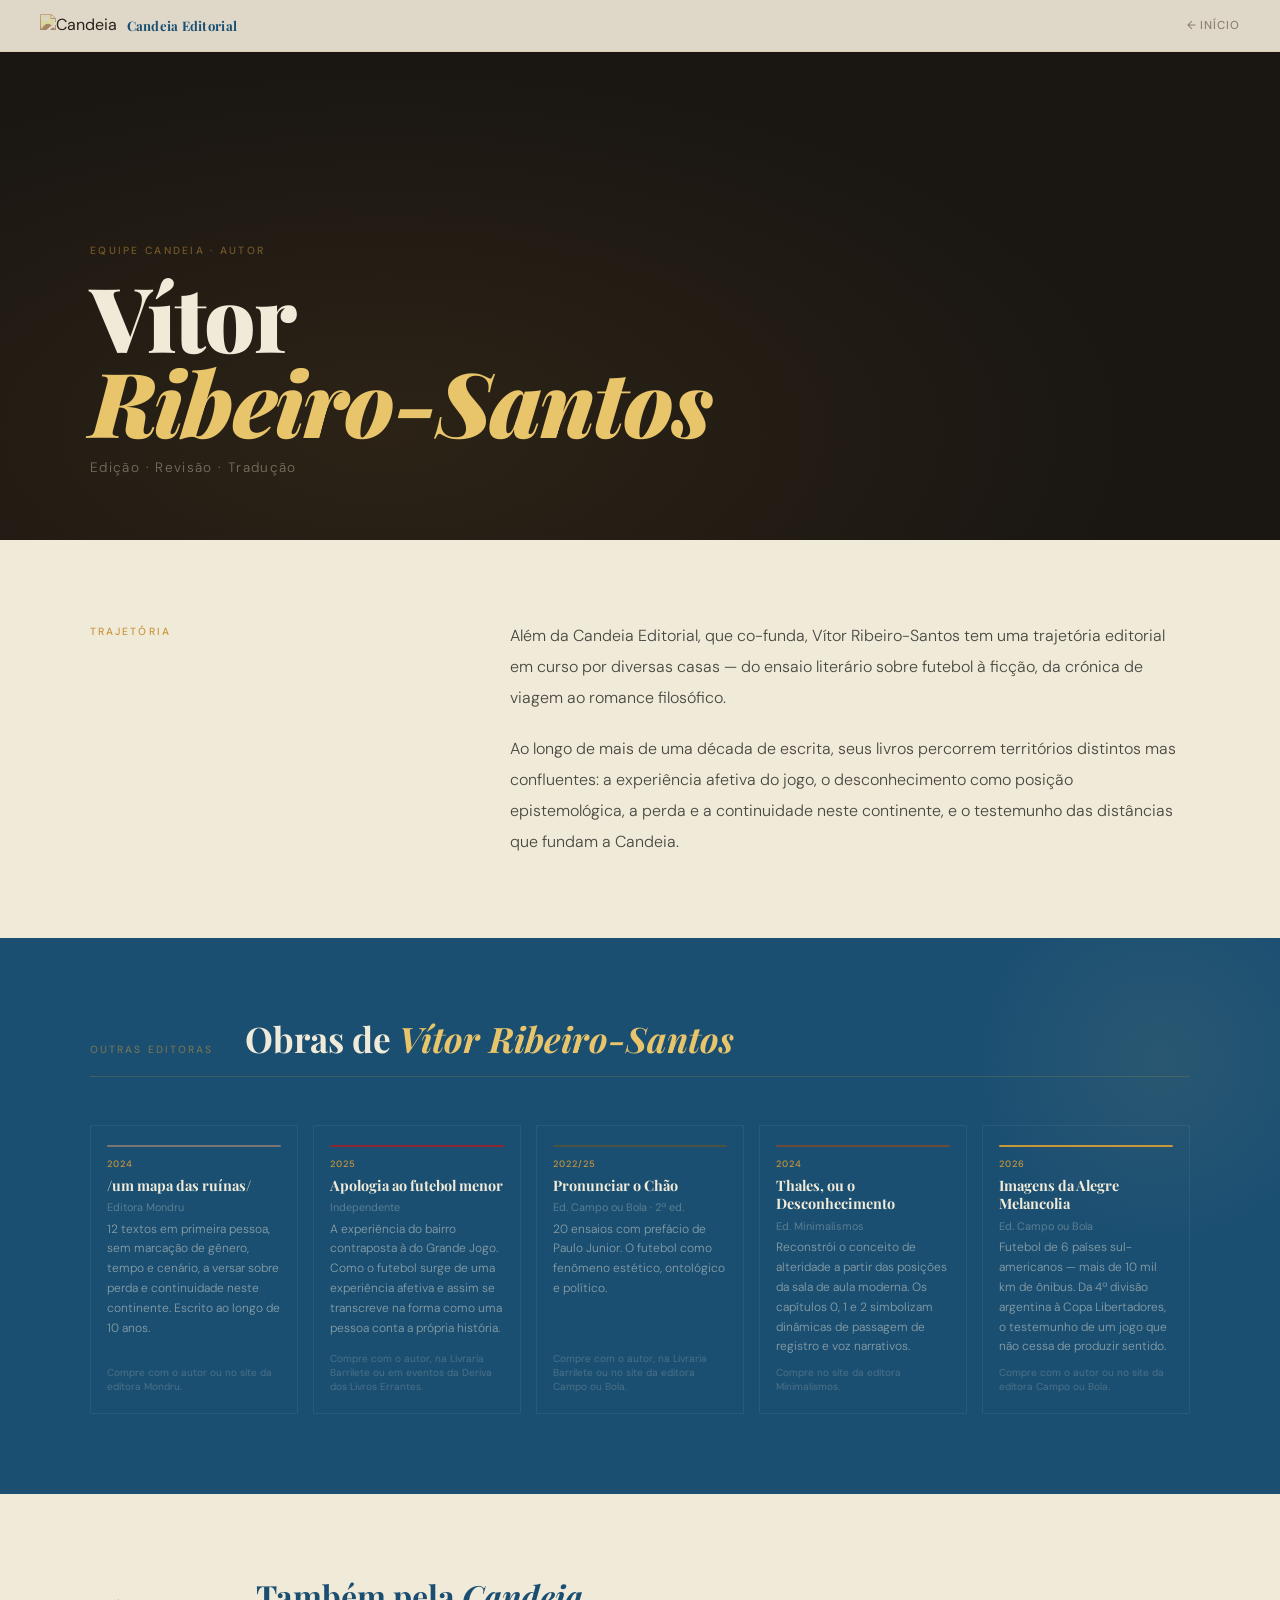
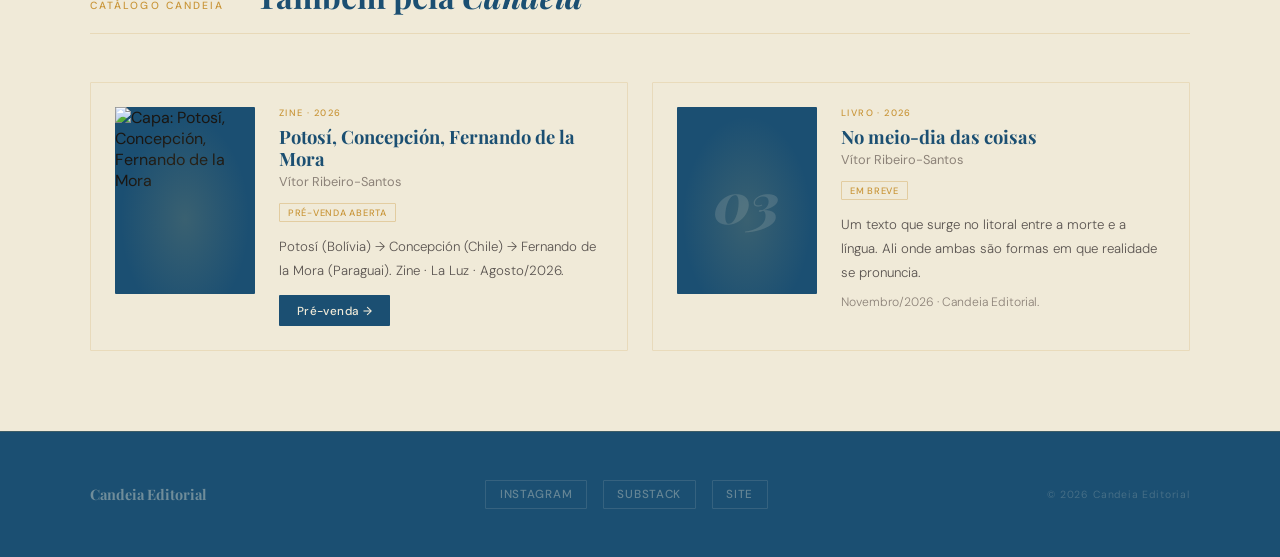
==== vitor.html @ 709a6abd "Add files via upload" ====
<!DOCTYPE html>
<html lang="pt">
<head>
<meta charset="UTF-8"/>
<meta name="viewport" content="width=device-width,initial-scale=1"/>
<title>Vítor Ribeiro-Santos · Candeia Editorial</title>
<link href="https://fonts.googleapis.com/css2?family=Playfair+Display:ital,wght@0,400;0,700;0,900;1,400;1,700&family=DM+Sans:wght@300;400;500&display=swap" rel="stylesheet"/>
<style>
*,*::before,*::after{box-sizing:border-box;margin:0;padding:0}
:root{
  --papel:#f0ead8;
  --azul:#1b4f72;
  --ouro:#c9963a;
  --ouro-cl:#e8c46a;
  --tinta:#1a1612;
  --cinza:#8c8278;
}
html{scroll-behavior:smooth;}
body{font-family:'DM Sans',sans-serif;background:var(--papel);color:var(--tinta);overflow-x:hidden;}

/* NAV */
nav{
  position:fixed;top:0;left:0;right:0;z-index:100;
  display:flex;align-items:center;justify-content:space-between;
  padding:.9rem 2.5rem;
  background:rgba(240,234,216,.92);
  backdrop-filter:blur(8px);
  border-bottom:1px solid rgba(201,150,58,.2);
}
.nav-logo{display:flex;align-items:center;gap:.6rem;text-decoration:none;}
.nav-logo img{height:22px;filter:sepia(1) saturate(1.2) hue-rotate(-10deg) brightness(.85);}
.nav-logo-text{font-family:'Playfair Display',serif;font-size:.82rem;font-weight:700;color:var(--azul);letter-spacing:.02em;}
.nav-back{
  font-size:.72rem;font-weight:500;letter-spacing:.08em;text-transform:uppercase;
  color:var(--cinza);text-decoration:none;transition:color .15s;
  display:flex;align-items:center;gap:.4rem;
}
.nav-back:hover{color:var(--ouro);}

/* HERO */
.hero{
  min-height:60vh;
  background:var(--tinta);
  display:flex;flex-direction:column;justify-content:flex-end;
  padding:7rem 2.5rem 4rem;
  position:relative;overflow:hidden;
}
.hero::before{
  content:'';position:absolute;top:0;left:0;right:0;bottom:0;
  background:radial-gradient(ellipse at 30% 80%, rgba(201,150,58,.1) 0%, transparent 60%);
  pointer-events:none;
}
.hero-inner{max-width:1100px;margin:0 auto;width:100%;position:relative;z-index:1;}
.hero-eyebrow{
  font-size:.65rem;font-weight:500;letter-spacing:.22em;text-transform:uppercase;
  color:rgba(201,150,58,.5);margin-bottom:1rem;display:block;
}
.hero-h1{
  font-family:'Playfair Display',serif;
  font-size:clamp(2.8rem,7vw,6rem);
  font-weight:900;line-height:.95;color:var(--papel);
  margin-bottom:1rem;letter-spacing:-.02em;
}
.hero-h1 em{font-style:italic;color:var(--ouro-cl);display:block;}
.hero-role{
  font-size:.85rem;color:rgba(240,234,216,.4);
  letter-spacing:.1em;font-weight:300;
}

/* BIO */
.bio{padding:5rem 2.5rem;background:var(--papel);}
.bio-inner{
  max-width:1100px;margin:0 auto;
  display:grid;grid-template-columns:1fr 2fr;gap:5rem;align-items:start;
}
.bio-label{
  font-size:.65rem;font-weight:500;letter-spacing:.2em;text-transform:uppercase;
  color:var(--ouro);padding-top:.3rem;position:sticky;top:5rem;
}
.bio-text p{
  font-size:1rem;color:#4a4540;line-height:1.95;font-weight:300;
  margin-bottom:1.2rem;
}
.bio-text p:last-child{margin-bottom:0;}

/* OBRAS */
.obras{background:var(--azul);padding:5rem 2.5rem;position:relative;overflow:hidden;}
.obras::before{
  content:'';position:absolute;top:-80px;right:-80px;
  width:400px;height:400px;
  background:radial-gradient(ellipse,rgba(232,196,106,.07) 0%,transparent 65%);
  pointer-events:none;
}
.obras-inner{max-width:1100px;margin:0 auto;position:relative;z-index:1;}
.obras-header{
  display:flex;align-items:baseline;gap:2rem;
  margin-bottom:3rem;
  border-bottom:1px solid rgba(201,150,58,.2);
  padding-bottom:1rem;
}
.obras-label{
  font-size:.65rem;font-weight:500;letter-spacing:.2em;text-transform:uppercase;
  color:rgba(201,150,58,.5);flex-shrink:0;
}
.obras-title{
  font-family:'Playfair Display',serif;
  font-size:clamp(1.5rem,2.8vw,2.2rem);
  font-weight:700;color:var(--papel);line-height:1.2;
}
.obras-title em{font-style:italic;color:var(--ouro-cl);}

.obras-grid{
  display:grid;grid-template-columns:repeat(5,1fr);
  gap:.9rem;
}
.obra-card{
  padding:1.2rem 1rem;
  border:1px solid rgba(240,234,216,.07);
  border-radius:1px;
  display:flex;flex-direction:column;gap:.35rem;
  transition:background .2s,border-color .2s,transform .2s;
}
.obra-card:hover{
  background:rgba(240,234,216,.05);
  border-color:rgba(201,150,58,.25);
  transform:translateY(-3px);
}
.obra-stripe{height:2px;border-radius:1px;margin-bottom:.35rem;flex-shrink:0;}
.obra-ano{font-size:.58rem;font-weight:500;letter-spacing:.12em;text-transform:uppercase;color:var(--ouro);}
.obra-h{font-family:'Playfair Display',serif;font-size:.9rem;font-weight:700;color:var(--papel);line-height:1.3;}
.obra-ed{font-size:.68rem;color:rgba(240,234,216,.3);}
.obra-desc{font-size:.75rem;color:rgba(240,234,216,.52);line-height:1.65;flex:1;font-weight:300;}
.obra-onde{font-size:.63rem;color:rgba(240,234,216,.22);margin-top:.2rem;line-height:1.4;}

/* também na candeia */
.tambem{padding:5rem 2.5rem;background:var(--papel);}
.tambem-inner{max-width:1100px;margin:0 auto;}
.tambem-header{
  display:flex;align-items:baseline;gap:2rem;
  margin-bottom:3rem;
  border-bottom:1px solid rgba(201,150,58,.2);
  padding-bottom:1rem;
}
.tambem-label{font-size:.65rem;font-weight:500;letter-spacing:.2em;text-transform:uppercase;color:var(--ouro);}
.tambem-title{font-family:'Playfair Display',serif;font-size:clamp(1.4rem,2.5vw,2rem);font-weight:700;color:var(--azul);}
.tambem-title em{font-style:italic;}
.tambem-cards{display:grid;grid-template-columns:repeat(2,1fr);gap:1.5rem;}
.tambem-card{
  display:grid;grid-template-columns:140px 1fr;gap:1.5rem;align-items:start;
  padding:1.5rem;border:1px solid rgba(201,150,58,.18);border-radius:1px;
  transition:border-color .2s,background .2s;
}
.tambem-card:hover{border-color:rgba(201,150,58,.45);background:rgba(27,79,114,.03);}
.tambem-card-visual{
  aspect-ratio:3/4;background:var(--azul);border-radius:1px;
  display:flex;align-items:center;justify-content:center;
  position:relative;overflow:hidden;
}
.tambem-card-visual img{width:100%;height:100%;object-fit:cover;display:block;}
.tambem-card-visual::before{
  content:'';position:absolute;inset:0;
  background:radial-gradient(ellipse at 50% 60%,rgba(232,196,106,.15) 0%,transparent 65%);
}
.tambem-card-num{
  font-family:'Playfair Display',serif;font-size:3.5rem;font-weight:900;
  font-style:italic;color:rgba(240,234,216,.15);position:relative;z-index:1;
}
.tambem-card-tipo{font-size:.58rem;font-weight:500;letter-spacing:.15em;text-transform:uppercase;color:var(--ouro);margin-bottom:.4rem;display:block;}
.tambem-card-h{font-family:'Playfair Display',serif;font-size:1.15rem;font-weight:700;color:var(--azul);line-height:1.2;margin-bottom:.2rem;}
.tambem-card-autor{font-size:.8rem;color:var(--cinza);margin-bottom:.6rem;}
.tambem-card-badge{
  display:inline-block;font-size:.58rem;font-weight:500;letter-spacing:.08em;text-transform:uppercase;
  border:1px solid rgba(201,150,58,.35);color:var(--ouro);border-radius:1px;
  padding:.15rem .5rem;margin-bottom:.8rem;
}
.tambem-card-desc{font-size:.83rem;color:#5a5450;line-height:1.8;font-weight:300;}
.tambem-cta{
  display:inline-flex;align-items:center;gap:.4rem;
  font-size:.73rem;font-weight:500;letter-spacing:.04em;
  color:var(--papel);background:var(--azul);
  border-radius:1px;padding:.45rem 1.1rem;text-decoration:none;
  transition:background .2s;margin-top:.8rem;
}
.tambem-cta:hover{background:#2471a3;}

/* FOOTER */
footer{
  background:var(--azul);padding:3rem 2.5rem;
  border-top:1px solid rgba(201,150,58,.2);
}
.footer-inner{
  max-width:1100px;margin:0 auto;
  display:flex;align-items:center;justify-content:space-between;flex-wrap:wrap;gap:1.5rem;
}
.footer-brand{font-family:'Playfair Display',serif;font-size:.9rem;font-weight:700;color:rgba(240,234,216,.4);}
.footer-links{display:flex;gap:1rem;}
.footer-link{
  font-size:.73rem;font-weight:500;letter-spacing:.06em;text-transform:uppercase;
  color:rgba(240,234,216,.35);border:1px solid rgba(240,234,216,.12);
  border-radius:1px;padding:.35rem .85rem;text-decoration:none;transition:all .15s;
}
.footer-link:hover{color:var(--ouro-cl);border-color:rgba(201,150,58,.35);}
.footer-copy{font-size:.65rem;color:rgba(240,234,216,.2);letter-spacing:.08em;}

@media(max-width:800px){
  .bio-inner{grid-template-columns:1fr;gap:2rem;}
  .obras-grid{grid-template-columns:repeat(2,1fr);}
  .tambem-cards{grid-template-columns:1fr;}
  nav{padding:.8rem 1.2rem;}
  .hero,.bio,.obras,.tambem{padding:4rem 1.2rem;}
}
</style>
</head>
<body>

<nav>
  <a class="nav-logo" href="candeia.html">
    <img src="https://substackcdn.com/image/fetch/$s_!uGvl!,e_trim:10:white/e_trim:10:transparent/h_88,c_limit,f_auto,q_auto:good,fl_progressive:steep/https%3A%2F%2Fsubstack-post-media.s3.amazonaws.com%2Fpublic%2Fimages%2F382936cf-bb20-4c51-92b1-8f1ddaec4f02_1244x400.png" alt="Candeia"/>
    <span class="nav-logo-text">Candeia Editorial</span>
  </a>
  <a href="candeia.html" class="nav-back">← Início</a>
</nav>

<!-- HERO -->
<section class="hero">
  <div class="hero-inner">
    <span class="hero-eyebrow">Equipe Candeia · Autor</span>
    <h1 class="hero-h1">
      Vítor<br>
      <em>Ribeiro-Santos</em>
    </h1>
    <p class="hero-role">Edição · Revisão · Tradução</p>
  </div>
</section>

<!-- BIO -->
<section class="bio">
  <div class="bio-inner">
    <span class="bio-label">Trajetória</span>
    <div class="bio-text">
      <p>Além da Candeia Editorial, que co-funda, Vítor Ribeiro-Santos tem uma trajetória editorial em curso por diversas casas — do ensaio literário sobre futebol à ficção, da crónica de viagem ao romance filosófico.</p>
      <p>Ao longo de mais de uma década de escrita, seus livros percorrem territórios distintos mas confluentes: a experiência afetiva do jogo, o desconhecimento como posição epistemológica, a perda e a continuidade neste continente, e o testemunho das distâncias que fundam a Candeia.</p>
    </div>
  </div>
</section>

<!-- OBRAS -->
<section class="obras">
  <div class="obras-inner">
    <div class="obras-header">
      <span class="obras-label">Outras editoras</span>
      <h2 class="obras-title">Obras de <em>Vítor Ribeiro-Santos</em></h2>
    </div>
    <div class="obras-grid">
      <div class="obra-card">
        <div class="obra-stripe" style="background:#7a7570"></div>
        <span class="obra-ano">2024</span>
        <h3 class="obra-h">/um mapa das ruínas/</h3>
        <span class="obra-ed">Editora Mondru</span>
        <p class="obra-desc">12 textos em primeira pessoa, sem marcação de gênero, tempo e cenário, a versar sobre perda e continuidade neste continente. Escrito ao longo de 10 anos.</p>
        <p class="obra-onde">Compre com o autor ou no site da editora Mondru.</p>
      </div>
      <div class="obra-card">
        <div class="obra-stripe" style="background:#8b2635"></div>
        <span class="obra-ano">2025</span>
        <h3 class="obra-h">Apologia ao futebol menor</h3>
        <span class="obra-ed">Independente</span>
        <p class="obra-desc">A experiência do bairro contraposta à do Grande Jogo. Como o futebol surge de uma experiência afetiva e assim se transcreve na forma como uma pessoa conta a própria história.</p>
        <p class="obra-onde">Compre com o autor, na Livraria Barrilete ou em eventos da Deriva dos Livros Errantes.</p>
      </div>
      <div class="obra-card">
        <div class="obra-stripe" style="background:#4a5240"></div>
        <span class="obra-ano">2022/25</span>
        <h3 class="obra-h">Pronunciar o Chão</h3>
        <span class="obra-ed">Ed. Campo ou Bola · 2ª ed.</span>
        <p class="obra-desc">20 ensaios com prefácio de Paulo Junior. O futebol como fenômeno estético, ontológico e político.</p>
        <p class="obra-onde">Compre com o autor, na Livraria Barrilete ou no site da editora Campo ou Bola.</p>
      </div>
      <div class="obra-card">
        <div class="obra-stripe" style="background:#6b4a3a"></div>
        <span class="obra-ano">2024</span>
        <h3 class="obra-h">Thales, ou o Desconhecimento</h3>
        <span class="obra-ed">Ed. Minimalismos</span>
        <p class="obra-desc">Reconstrói o conceito de alteridade a partir das posições da sala de aula moderna. Os capítulos 0, 1 e 2 simbolizam dinâmicas de passagem de registro e voz narrativos.</p>
        <p class="obra-onde">Compre no site da editora Minimalismos.</p>
      </div>
      <div class="obra-card">
        <div class="obra-stripe" style="background:#c9963a"></div>
        <span class="obra-ano">2026</span>
        <h3 class="obra-h">Imagens da Alegre Melancolia</h3>
        <span class="obra-ed">Ed. Campo ou Bola</span>
        <p class="obra-desc">Futebol de 6 países sul-americanos — mais de 10 mil km de ônibus. Da 4ª divisão argentina à Copa Libertadores, o testemunho de um jogo que não cessa de produzir sentido.</p>
        <p class="obra-onde">Compre com o autor ou no site da editora Campo ou Bola.</p>
      </div>
    </div>
  </div>
</section>

<!-- TAMBÉM NA CANDEIA -->
<section class="tambem">
  <div class="tambem-inner">
    <div class="tambem-header">
      <span class="tambem-label">Catálogo Candeia</span>
      <h2 class="tambem-title">Também pela <em>Candeia</em></h2>
    </div>
    <div class="tambem-cards">
      <div class="tambem-card">
        <div class="tambem-card-visual">
          <img src="potosi-capa.png" alt="Capa: Potosí, Concepción, Fernando de la Mora"/>
        </div>
        <div>
          <span class="tambem-card-tipo">Zine · 2026</span>
          <h3 class="tambem-card-h">Potosí, Concepción, Fernando de la Mora</h3>
          <p class="tambem-card-autor">Vítor Ribeiro-Santos</p>
          <span class="tambem-card-badge">Pré-venda aberta</span>
          <p class="tambem-card-desc">Potosí (Bolívia) → Concepción (Chile) → Fernando de la Mora (Paraguai). Zine · La Luz · Agosto/2026.</p>
          <a href="https://benfeitoria.com/projeto/zine-potosi-concepcion-fernando-de-la-mora-26jd" target="_blank" class="tambem-cta">Pré-venda →</a>
        </div>
      </div>
      <div class="tambem-card">
        <div class="tambem-card-visual">
          <span class="tambem-card-num">03</span>
        </div>
        <div>
          <span class="tambem-card-tipo">Livro · 2026</span>
          <h3 class="tambem-card-h">No meio-dia das coisas</h3>
          <p class="tambem-card-autor">Vítor Ribeiro-Santos</p>
          <span class="tambem-card-badge">Em breve</span>
          <p class="tambem-card-desc">Um texto que surge no litoral entre a morte e a língua. Ali onde ambas são formas em que realidade se pronuncia.</p>
          <p class="tambem-card-desc" style="margin-top:.5rem;font-size:.76rem;color:#8c8278;">Novembro/2026 · Candeia Editorial.</p>
        </div>
      </div>
    </div>
  </div>
</section>

<footer>
  <div class="footer-inner">
    <span class="footer-brand">Candeia Editorial</span>
    <div class="footer-links">
      <a href="https://instagram.com/candeiaeditorial" target="_blank" class="footer-link">Instagram</a>
      <a href="https://substack.com/@candeiaeditorial" target="_blank" class="footer-link">Substack</a>
      <a href="https://candeiaeditorial.github.io" target="_blank" class="footer-link">Site</a>
    </div>
    <span class="footer-copy">© 2026 Candeia Editorial</span>
  </div>
</footer>

</body>
</html>
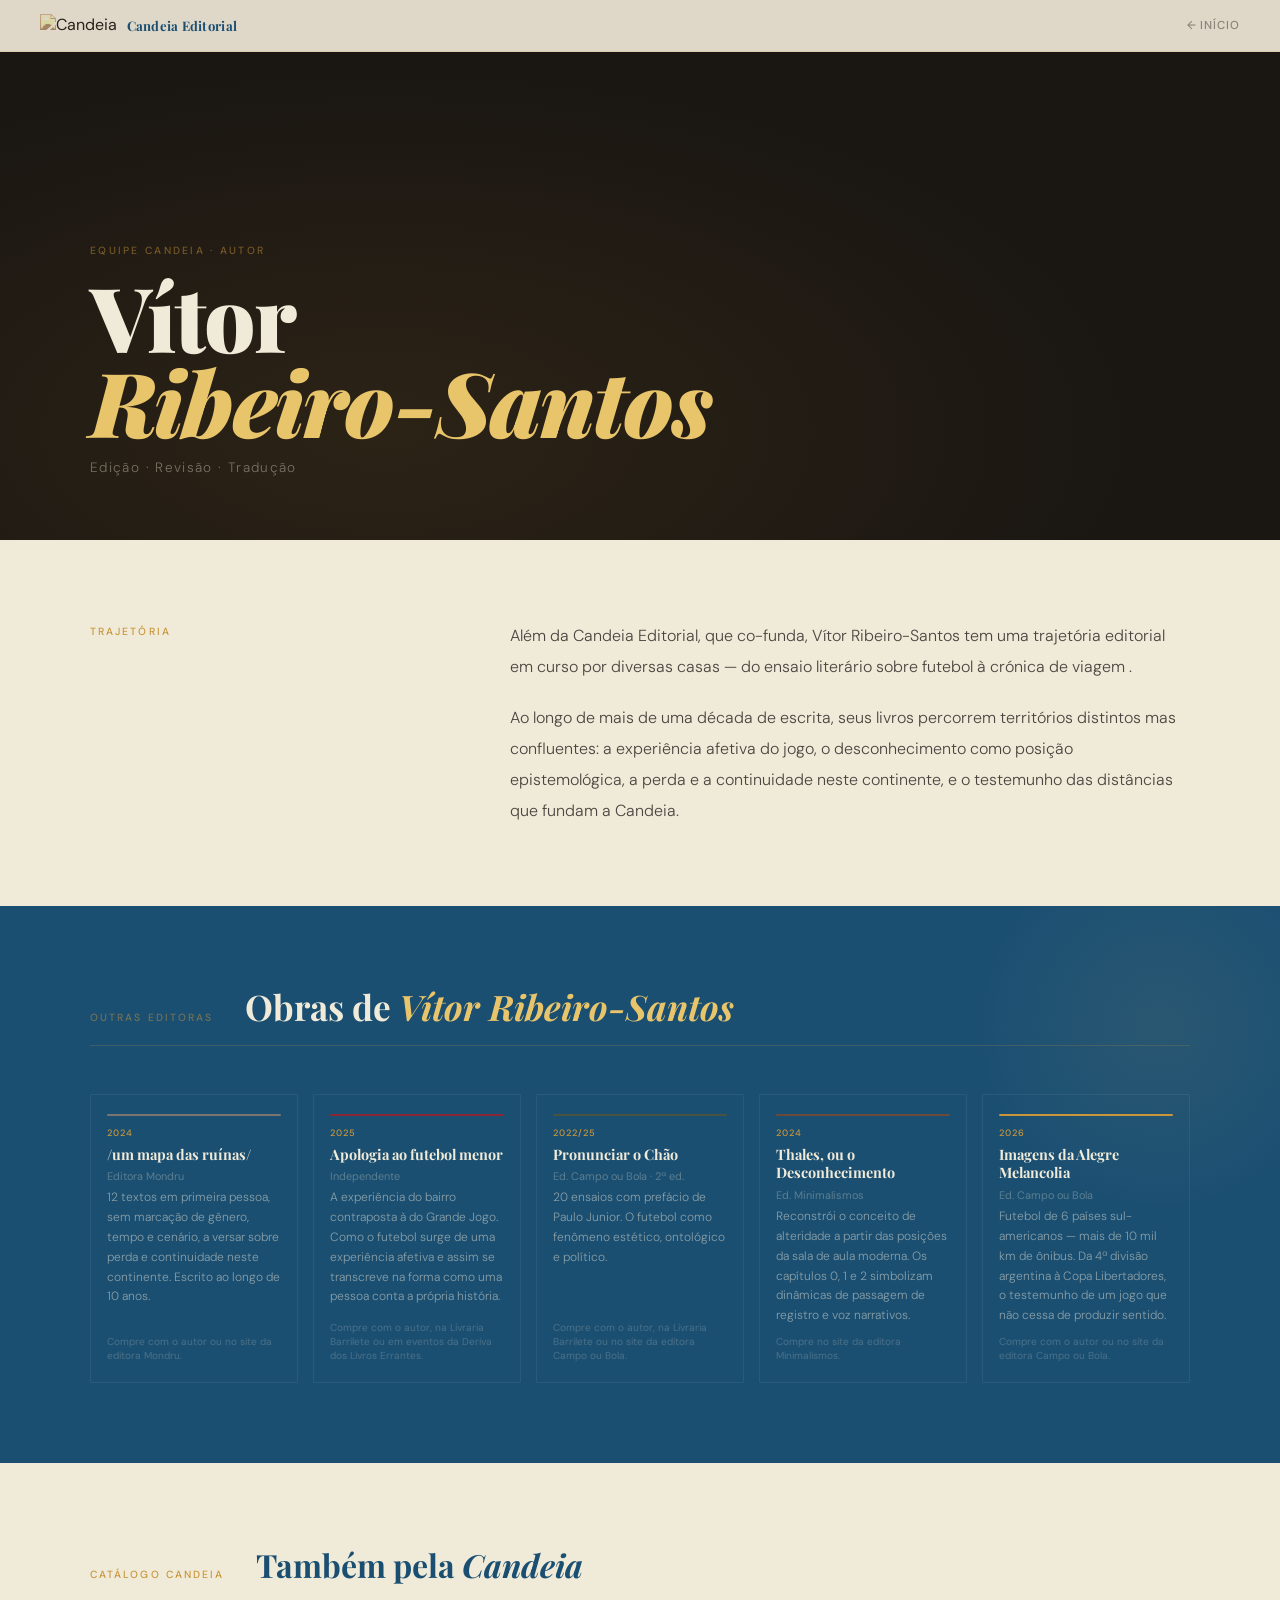
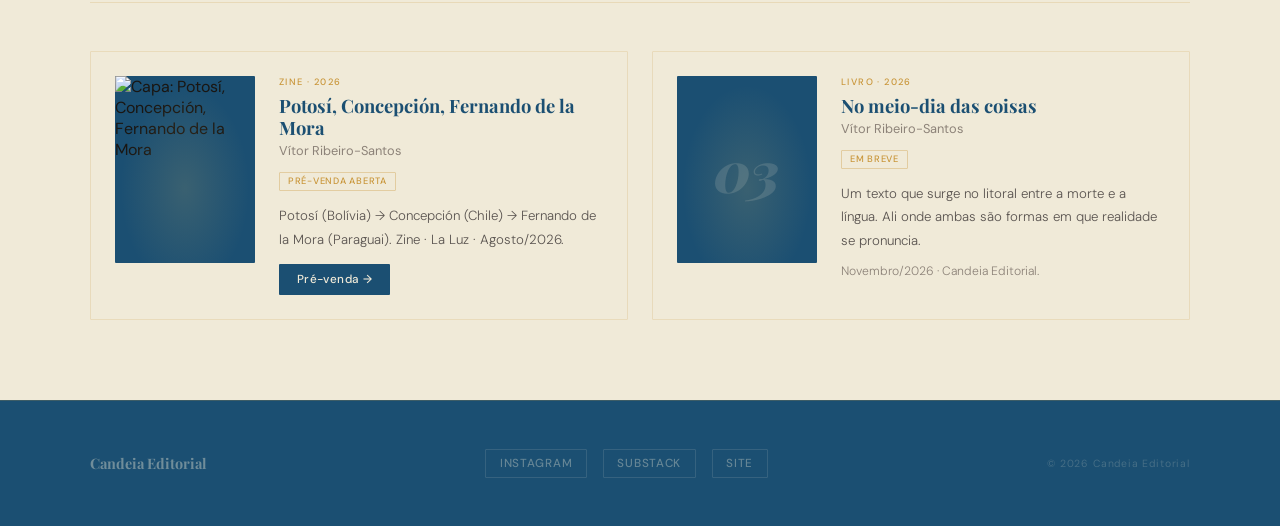
==== commit e39963b6: "Update vitor.html" ====
--- a/vitor.html
+++ b/vitor.html
@@ -238,7 +238,7 @@
   <div class="bio-inner">
     <span class="bio-label">Trajetória</span>
     <div class="bio-text">
-      <p>Além da Candeia Editorial, que co-funda, Vítor Ribeiro-Santos tem uma trajetória editorial em curso por diversas casas — do ensaio literário sobre futebol à ficção, da crónica de viagem ao romance filosófico.</p>
+      <p>Além da Candeia Editorial, que co-funda, Vítor Ribeiro-Santos tem uma trajetória editorial em curso por diversas casas — do ensaio literário sobre futebol à crónica de viagem .</p>
       <p>Ao longo de mais de uma década de escrita, seus livros percorrem territórios distintos mas confluentes: a experiência afetiva do jogo, o desconhecimento como posição epistemológica, a perda e a continuidade neste continente, e o testemunho das distâncias que fundam a Candeia.</p>
     </div>
   </div>
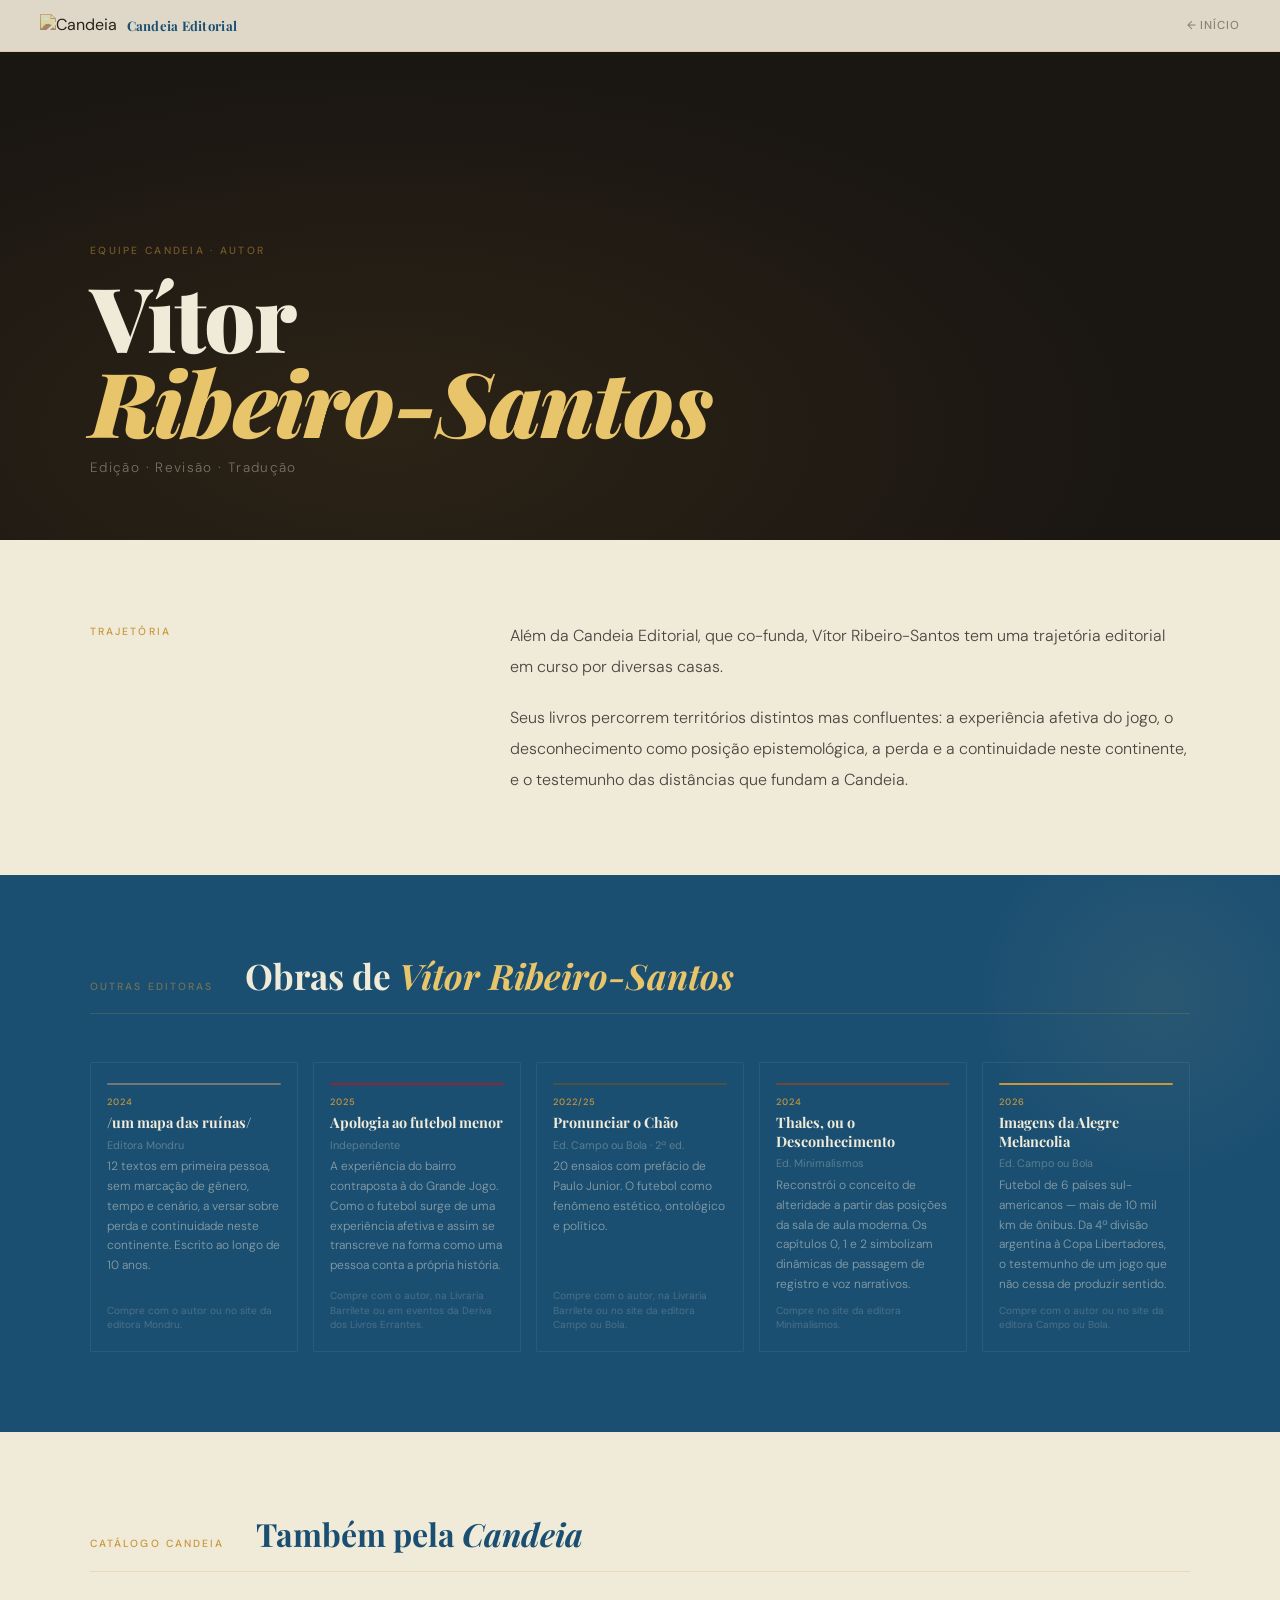
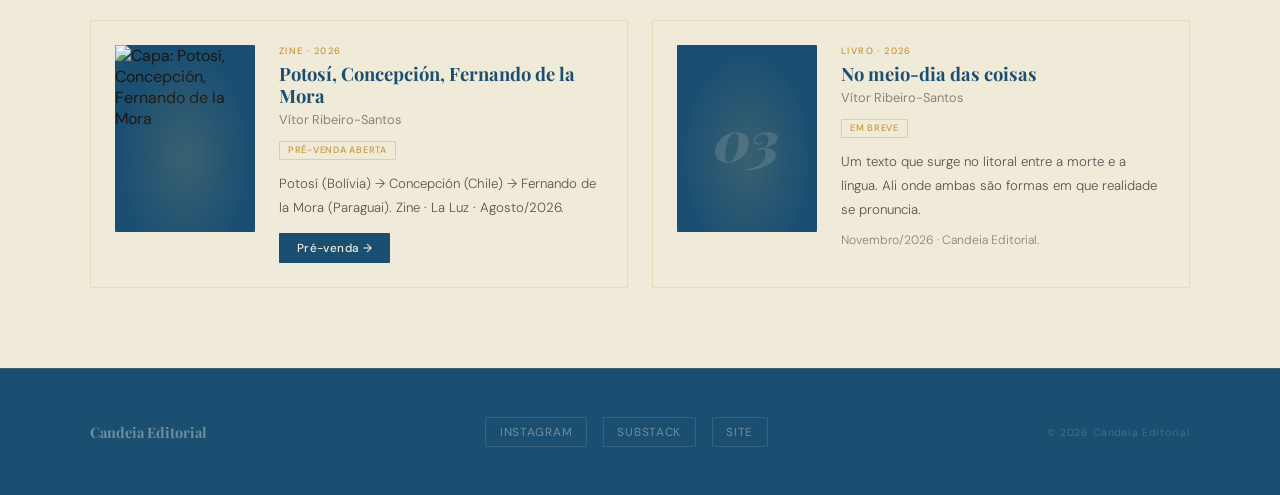
==== commit 64c007f1: "Update vitor.html" ====
--- a/vitor.html
+++ b/vitor.html
@@ -214,11 +214,11 @@
 <body>
 
 <nav>
-  <a class="nav-logo" href="candeia.html">
+  <a class="nav-logo" href="index.html">
     <img src="https://substackcdn.com/image/fetch/$s_!uGvl!,e_trim:10:white/e_trim:10:transparent/h_88,c_limit,f_auto,q_auto:good,fl_progressive:steep/https%3A%2F%2Fsubstack-post-media.s3.amazonaws.com%2Fpublic%2Fimages%2F382936cf-bb20-4c51-92b1-8f1ddaec4f02_1244x400.png" alt="Candeia"/>
     <span class="nav-logo-text">Candeia Editorial</span>
   </a>
-  <a href="candeia.html" class="nav-back">← Início</a>
+  <a href="index.html" class="nav-back">← Início</a>
 </nav>
 
 <!-- HERO -->
@@ -238,8 +238,8 @@
   <div class="bio-inner">
     <span class="bio-label">Trajetória</span>
     <div class="bio-text">
-      <p>Além da Candeia Editorial, que co-funda, Vítor Ribeiro-Santos tem uma trajetória editorial em curso por diversas casas — do ensaio literário sobre futebol à crónica de viagem .</p>
-      <p>Ao longo de mais de uma década de escrita, seus livros percorrem territórios distintos mas confluentes: a experiência afetiva do jogo, o desconhecimento como posição epistemológica, a perda e a continuidade neste continente, e o testemunho das distâncias que fundam a Candeia.</p>
+      <p>Além da Candeia Editorial, que co-funda, Vítor Ribeiro-Santos tem uma trajetória editorial em curso por diversas casas.</p>
+      <p>Seus livros percorrem territórios distintos mas confluentes: a experiência afetiva do jogo, o desconhecimento como posição epistemológica, a perda e a continuidade neste continente, e o testemunho das distâncias que fundam a Candeia.</p>
     </div>
   </div>
 </section>
